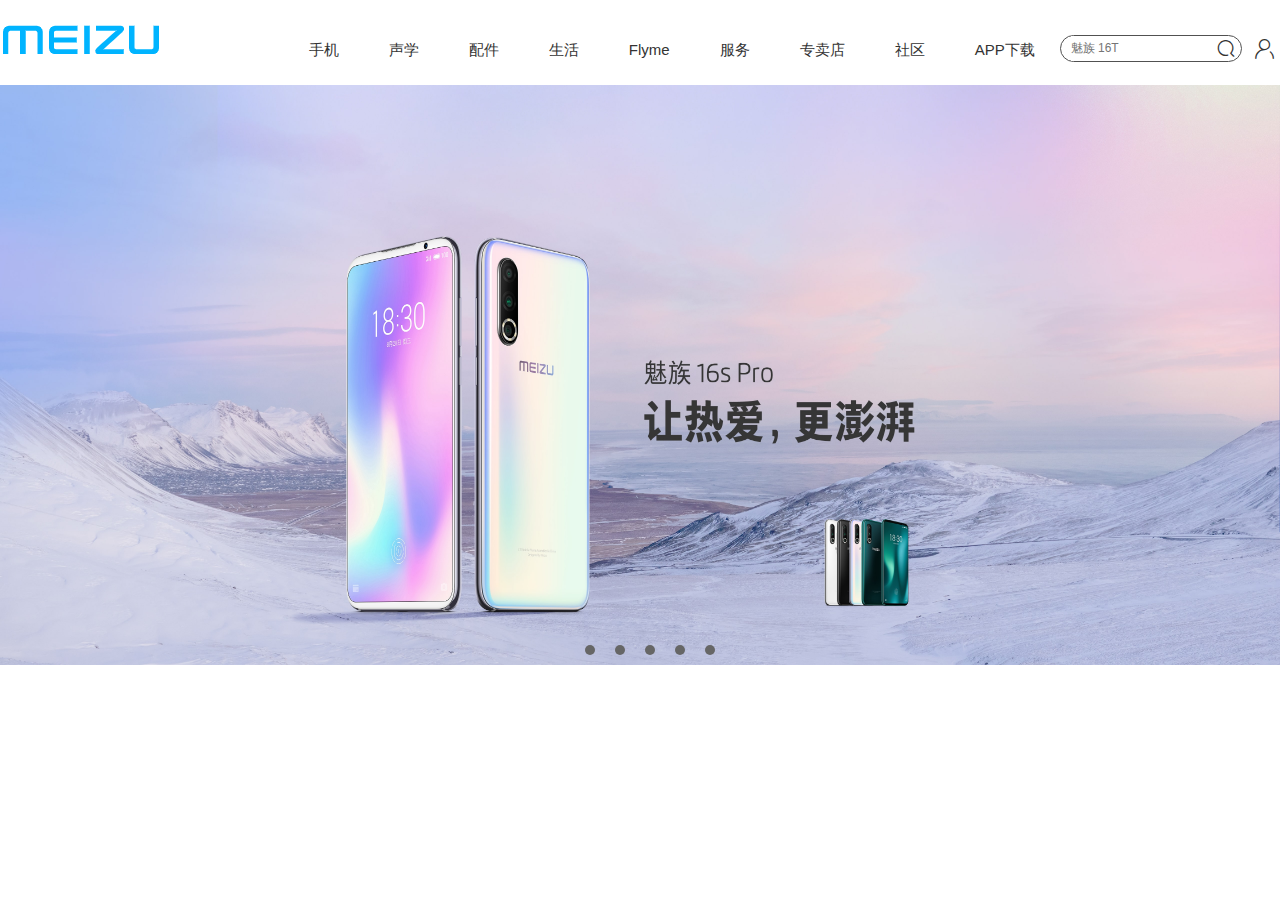
==== meizu.com/index.html @ 32734b78 "添加：魅族项目（仿）" ====
<!DOCTYPE html>
<html lang="en">
  <head>
    <meta charset="UTF-8" />
    <meta name="viewport" content="width=device-width, initial-scale=1.0" />
    <meta http-equiv="X-UA-Compatible" content="ie=edge" />
    <title>魅族官网服务支持,魅族服务中心</title>
    <link rel="shortcut icon" href="favicon.ico" type="image/x-icon" />
    <link rel="stylesheet" href="./css/index.css" />
    <link
      rel="stylesheet"
      href="./lib/reset/reset.css
    "
    />
    <link rel="stylesheet" href="./css/commen.css" />
  </head>
  <body>
    <div class="top-navigation-bar type-area clearfix">
      <a href="#"><img src="./img/logo.png" alt=""/></a>
      <div class="navigation-bar-right clearfix">
        <s>
          <a href="">
            <i class="iconfont">&#xe643; </i>
            <div class="search-user">
              <a href="#">立刻登录</a> <br />
              <a href="#">立刻注册</a> <br />
              <a href="#">我的订单</a> <br />
              <a href="#">M码通道</a>
            </div>
          </a>
        </s>

        <!-- <a href="" class="urse"
          ><img src="./img/icon-default-user_ef0354b.png" alt=""
        /></a> -->

        <a href="">
          <!-- <i class="iconfont "
            >&#xe63f;
            
          </i> -->
          <img src="./img/shopping-cart-gray_f0fb320.png" alt="" class="gwc" />
          <em>0</em>
        </a>
        <div class="search-box clearfix">
          <input type="text" placeholder="魅族 16T" />
          <i class="iconfont"><a href="">&#xe8b9;</a> </i>
        </div>
      </div>
      <div class="navigation-bar-left clearfix">
        <ul class="navigation-bar-text clearfix">
          <li class="one">
            <a href="phone.html" target="_blank"
              >手机
              <div class="phone">
                <span>
                  <img
                    src="./upload/Cgbj0V2upxqANyVFAAjApUYA58w668.png@240x240.jpg"
                    alt=""
                  />
                  <p>魅族16T</p>
                  <s>￥1999</s>
                </span>
                <span>
                  <img src="./upload/phone.jpg" alt="" />
                  <p>魅族 16s pro</p>
                  <s>￥2699</s>
                </span>
                <span>
                  <img src="./upload/phone01.jpg" alt="" />
                  <p>魅族 16Xs</p>
                  <s>￥1499</s>
                </span>
                <span>
                  <img src="./upload/phone03.jpg" alt="" />
                  <p>魅族16s</p>
                  <s>￥2699</s>
                </span>
                <span>
                  <img src="./upload/phone04.jpg" alt="" />
                  <p>魅族 Note9</p>
                  <s>￥1199</s>
                </span>
                <span>
                  <img src="./upload/phone06.jpg" alt="" />
                  <p>魅族 16th</p>
                  <s>￥1598</s>
                </span>
                <span>
                  <img src="./upload/phone05.jpg" alt="" />
                  <p>魅族 16 X</p>
                  <s>￥1098</s>
                </span>
                <span>
                  <img src="./upload/phone07.jpg" alt="" />
                  <p>魅族 X8</p>
                  <s>￥1298</s>
                </span>
              </div>
            </a>
          </li>

          <li class="sic">
            <a href="#"
              >声学
              <div class="music">
                <span>
                  <img src="./upload/music01.jpg" alt="" />
                  <p>魅族 HD60 头戴式蓝牙耳机</p>
                  <s>￥499</s>
                </span>
                <span>
                  <img src="./upload/music02.jpg" alt="" />
                  <p>MEIZU UR 高端定制耳机 预约</p>
                  <s>￥200</s>
                </span>
                <span>
                  <img src="./upload/music03.jpg" alt="" />
                  <p>魅族 EP3C 耳机</p>
                  <s>￥129</s>
                </span>
                <span>
                  <img src="./upload/music04.jpg" alt="" />
                  <p>魅族 HiFi 解码耳放 PRO</p>
                  <s>￥269</s>
                </span>
                <span>
                  <img src="./upload/music05.jpg" alt="" />
                  <p>魅族 POP2 真无线蓝牙耳机</p>
                  <s>￥399</s>
                </span>
                <span>
                  <img src="./upload/music06.jpg" alt="" />
                  <p>魅族 EP63NC 无线降噪耳机</p>
                  <s>￥499</s>
                </span>
                <span>
                  <img src="./upload/music07.jpg" alt="" />
                  <p>魅族 HIFI 解码耳放</p>
                  <s>￥169</s>
                </span>
                <span>
                  <img src="./upload/music08.jpg" alt="" />
                  <p>魅族 EP2C 耳机</p>
                  <s>￥129</s>
                </span>
              </div>
            </a>
          </li>

          <li class="ies">
            <a href="#"
              >配件
              <div class="accessories">
                <span>
                  <img src="./upload/accessories01.jpg" alt="" />
                  <p>魅族移动电源3</p>
                  <s>￥79</s>
                </span>
                <span>
                  <img src="./upload/accessories02.jpg" alt="" />
                  <p>魅族路由器 极速版</p>
                  <s>￥79</s> </span
                ><span>
                  <img src="./upload/accessories03.jpg" alt="" />
                  <p>快充电源适配器（UP0830S）</p>
                  <s>￥69</s> </span
                ><span>
                  <img src="./upload/accessories04.jpg" alt="" />
                  <p>魅族 16T 亲肤壳膜套装</p>
                  <s>￥39</s> </span
                ><span>
                  <img src="./upload/accessories05.jpg" alt="" />
                  <p>魅族 16s Pro 亲肤壳膜套装</p>
                  <s>￥39</s> </span
                ><span>
                  <img src="./upload/accessories06.jpg" alt="" />
                  <p>魅族 Type-C 金属数据线</p>
                  <s>￥39</s> </span
                ><span>
                  <img src="./upload/accessories07.jpg" alt="" />
                  <p>魅族 Micro USB 数据线</p>
                  <s>￥14</s>
                </span>
              </div>
            </a>
          </li>

          <li class="life">
            <a href="#"
              >生活
              <div class="live">
                <span>
                  <img
                    src="https://openfile.meizu.com/group1/M00/07/78/Cgbj0V2unKeALop5AAGkXjbP1nY517.png@240x240.jpg"
                    alt=""
                  />
                  <p>魅族防飞溅声波电动牙刷</p>
                  <s>￥299</s>
                </span>
                <span>
                  <img
                    src="https://openfile.meizu.com/group1/M00/07/7C/Cgbj0V2vva6AOk-vAAuUyJ3QsAo839.png@240x240.jpg"
                    alt=""
                  />
                  <p>Pandaer 魔术师帽衫</p>
                  <s>￥399</s> </span
                ><span>
                  <img
                    src="https://openfile.meizu.com/group1/M00/07/66/Cgbj0F2vvquAVavcAA456-P1T2s829.png@240x240.jpg"
                    alt=""
                  />
                  <p>Flyme 8 暗夜流光卫衣）</p>
                  <s>￥269</s> </span
                ><span>
                  <img
                    src="https://openfile.meizu.com/group1/M00/07/63/Cgbj0V1l2T6AK4g2AAV30_p6ODA499.png@240x240.jpg"
                    alt=""
                  />
                  <p>Lifeme 梨木伞</p>
                  <s>￥499</s> </span
                ><span>
                  <img
                    src="https://openfile.meizu.com/group1/M00/07/66/Cgbj0V1mIcGAfsr1AAyHfC16kLQ799.png@240x240.jpg"
                    alt=""
                  />
                  <p>Pandaer readnap T恤</p>
                  <s>￥199</s> </span
                ><span>
                  <img
                    src="https://openfile.meizu.com/group1/M00/07/28/Cgbj0Vy9J36ARuB2AAVQph9X9vs749.png@240x240.jpg"
                    alt=""
                  />
                  <p>魅族极简都市双肩包</p>
                  <s>￥179</s> </span
                ><span>
                  <img
                    src="https://openfile.meizu.com/group1/M00/07/64/Cgbj0F2uuMGAVBuVAAKVcASyB8M045.png@240x240.jpg"
                    alt=""
                  />
                  <p>魅族声波电动牙刷刷头</p>
                  <s>￥59</s>
                </span>
              </div>
            </a>
          </li>

          <li><a href="#">Flyme</a></li>
          <li><a href="#">服务</a></li>
          <li><a href="#">专卖店</a></li>
          <li><a href="#">社区</a></li>
          <li class="app">
            <a href="#"
              >APP下载
              <div class="phone-app">
                <img
                  src="./img/935524fa-9d0b-420b-a485-105974823f40.jpg"
                  alt=""
                />
              </div>
            </a>
          </li>
        </ul>
      </div>
    </div>
    <!-- <div class="phone-app">
      <img src="./img/935524fa-9d0b-420b-a485-105974823f40.jpg" alt="" />
    </div> -->
    <div class="skeleton-map">
      <ul class="clearfix">
        <li class="c"><a href=""></a></li>
        <li><a href=""></a></li>
        <li><a href=""></a></li>
        <li><a href=""></a></li>
        <li><a href=""></a></li>
      </ul>
    </div>
  </body>
</html>
---- meizu.com/css/index.css ----
.top-navigation-bar {
  height: 85px;
  width: 2000px;
  line-height: 100px;
}
.navigation-bar-left {
  float: right;
  color: #515151;
  /* display: none; */
}
.navigation-bar-left li {
  float: left;
  font-size: 15px;
  font-weight: 300;
  margin: 0 25px;
}
.navigation-bar-left li:hover a {
  color: #00c3f5;
}
.navigation-bar-left li:hover a > div {
  color: #333333;
}
.navigation-bar-right {
  float: right;
  position: relative;
  /* display: none; */
}
.navigation-bar-right .gwc {
  position: relative;
  top: 3px;
  right: 0;
}
.navigation-bar-right i {
  font-size: 25px;
  margin: 0 5px;
  position: relative;
}
.navigation-bar-right em {
  position: absolute;
  float: right;
  top: 32px;
  right: -1px;
  font-size: 12px;
  width: 10px;
  height: 15px;
  padding-left: 2px;
  background-color: red;
  border-radius: 50%;
  line-height: 14px;
  color: #fff;
}
.navigation-bar-right .search-box {
  margin-top: 35px;
  float: left;
  width: 180px;
  height: 25px;
  border: 1px solid #515151;
  position: relative;
  border-radius: 20px;
  margin-right: 5px;
}
.navigation-bar-right .search-box input {
  float: left;
  border: none;
  color: #999999;
  line-height: 25px;
  margin-left: 10px;
}
.navigation-bar-right .search-box > i {
  float: right;
  position: absolute;
  top: -37px;
  right: 0;
  height: 0;
  font-size: 20px;
}
/* .navigation-bar-right > .urse {
  background-color: #000;
} */
.skeleton-map {
  position: relative;
  width: 100%;
  height: 580px;
  background-image: url(../upload/broken-banner-b.jpg);
  /* background-size: contain; */
  background-repeat: no-repeat;
  /* background-position: 10px 20px; */
  background-size: 100% 580px;
}
/* .navigation-bar-right {
  position: relative;
} */
/* .navigation-bar-right a {
  display: block;
} */
.search-user {
  position: absolute;
  top: 74px;
  left: 168px;
  line-height: 25px;
  background-color: #fff;
  padding: 13px;
  box-shadow: 0 0 2px #ccc;
  display: none;
  z-index: 1;
}
.search-user a:hover {
  color: #00b4ff;
}
.navigation-bar-right s {
  display: inline-block;
}
.navigation-bar-right s:hover .search-user {
  display: block;
}
.phone-app {
  position: absolute;
  top: 85px;
  left: 0px;
  border-top: 1px solid #000;
  /* width: 100%; */
  height: 325px;
  background-color: #fff;
  padding: 10px 0;
  display: none;
  width: 100%;
  text-align: center;
}
.phone-app img {
  /* width: 1000px; */
  width: 1315px;
}
.navigation-bar-text .app:hover .phone-app {
  display: block;
  z-index: 1;
}
/* .navigation-bar-text .app:hover.phone-app {
  display: block;
} */
.navigation-bar-text .phone,
.navigation-bar-text .music,
.accessories,
.live {
  position: absolute;
  top: 85px;
  left: 0;
  width: 100%;
  height: 170px;
  text-align: center;
  border-top: 1px solid #000;
  line-height: 1;
  background-color: #fff;
  padding-left: 130px;
  box-sizing: border-box;
  display: none;
  z-index: 1;
}
.navigation-bar-text .phone img,
.navigation-bar-text .music img,
.accessories img,
.live img {
  width: 115px;
  height: 116px;
}
.navigation-bar-text .phone p,
.navigation-bar-text .music p,
.accessories p,
.live p {
  line-height: 20px;
  font-size: 12px;
  /* width: 120px; */
  /* white-space: nowrap; */
}
.navigation-bar-text .phone s,
.navigation-bar-text .music s,
.accessories s,
.live s {
  font-size: 12px;
}

.navigation-bar-text .phone span,
.navigation-bar-text .music span,
.accessories span,
.live span {
  /* width: 170px; */
  float: left;
  margin-left: 35px;
  /* margin: 0 auto; */
}

/* .navigation-bar-text .one:hover .phone {
  display: block;
} */
.navigation-bar-text .one:hover .phone {
  display: block;
  z-index: 1;
}
.navigation-bar-text .sic:hover .music {
  display: block;
  z-index: 1;
}
.navigation-bar-text .ies:hover .accessories {
  display: block;
  z-index: 1;
}
.navigation-bar-text .life:hover .live {
  display: block;
  z-index: 1;
}
.skeleton-map ul {
  position: absolute;
  bottom: 10px;
  left: 50%;
  margin-left: -75px;
}
.skeleton-map li {
  float: left;
}
.skeleton-map li a {
  display: block;
  width: 10px;
  height: 10px;
  background-color: #666666;
  border-radius: 50%;
  margin-left: 20px;
}
.skeleton-map li a:hover {
  background-color: transparent;
  border: 1px solid #fff;
  box-sizing: border-box;
}
---- meizu.com/css/commen.css ----
.type-area {
  margin: 0 auto;
  width: 1315px;
}
@font-face {
  font-family: "iconfont";
  src: url("../fonts/iconfont.eot?t=1573987189807"); /* IE9 */
  src: url("../fonts/iconfont.eot?t=1573987189807#iefix")
      format("embedded-opentype"),
    /* IE6-IE8 */
      url("[data-uri]")
      format("woff2"),
    url("../fonts/iconfont.woff?t=1573987189807") format("woff"),
    url("../fonts/iconfont.ttf?t=1573987189807") format("truetype"),
    /* chrome, firefox, opera, Safari, Android, iOS 4.2+ */
      url("../fonts/iconfont.svg?t=1573987189807#iconfont") format("svg"); /* iOS 4.1- */
}

.iconfont {
  font-family: "iconfont" !important;
  font-size: 16px;
  font-style: normal;
  -webkit-font-smoothing: antialiased;
  -moz-osx-font-smoothing: grayscale;
}

.icon-ren:before {
  content: "\e643";
}

.icon-gouwuche:before {
  content: "\e63f";
}

.icon-sousuo:before {
  content: "\e8b9";
}

/* 清除浮动 */
.clearfix:before,
.clearfix:after {
  content: "";
  display: table;
}
.clearfix:after {
  clear: both;
}
.clearfix {
  *zoom: 1;
}

/* 顶部 */
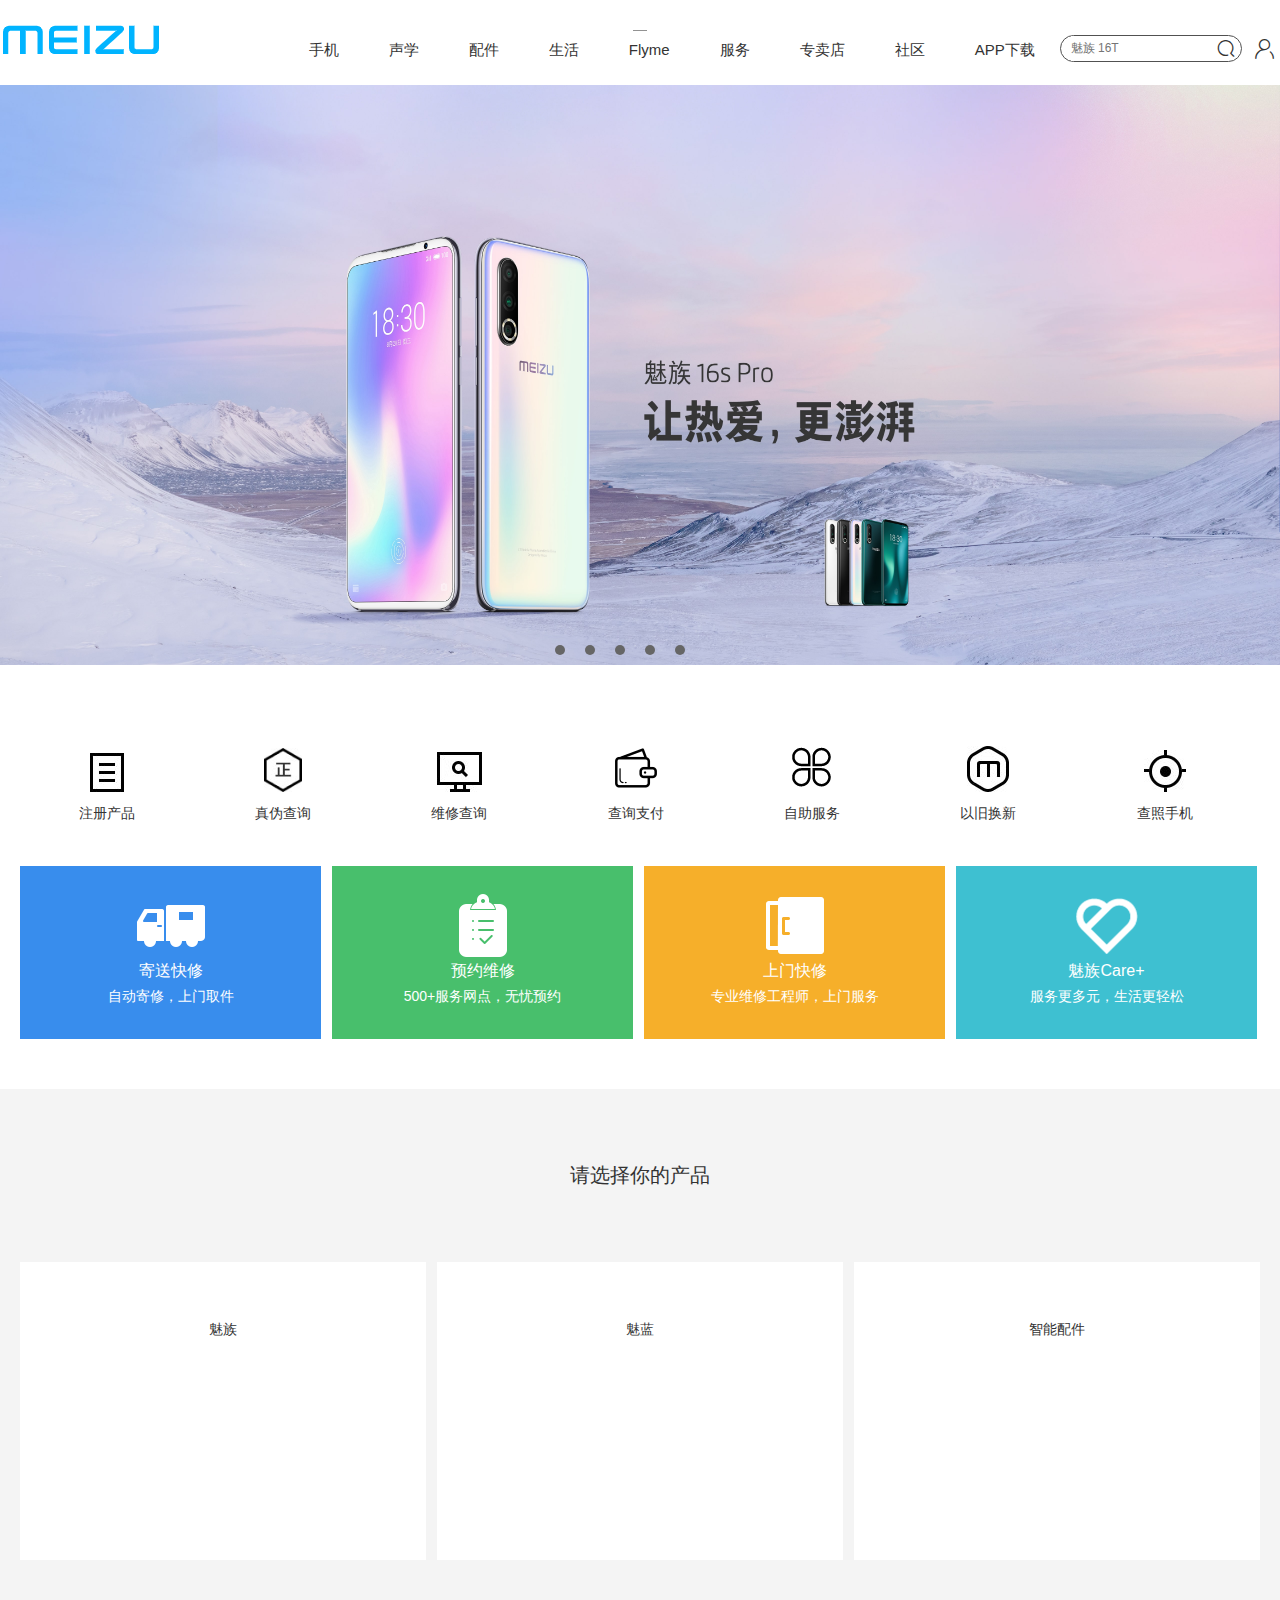
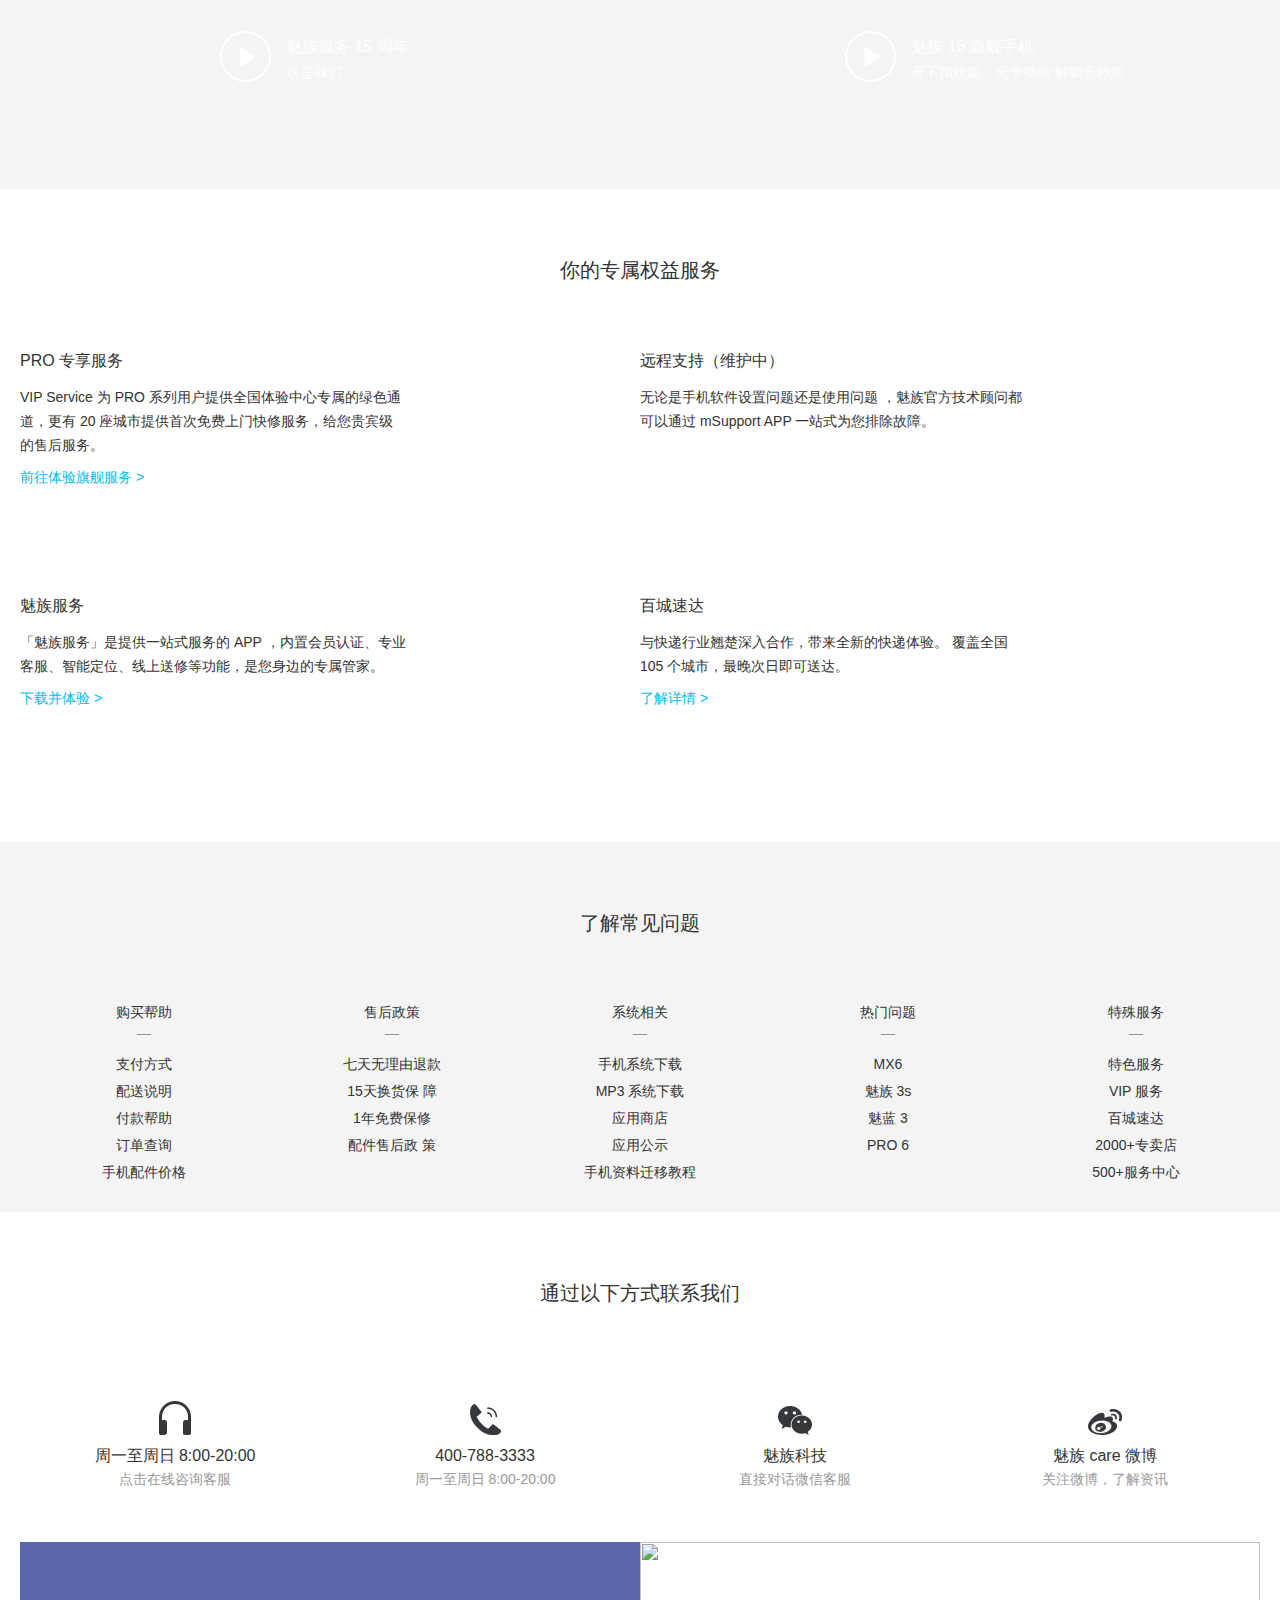
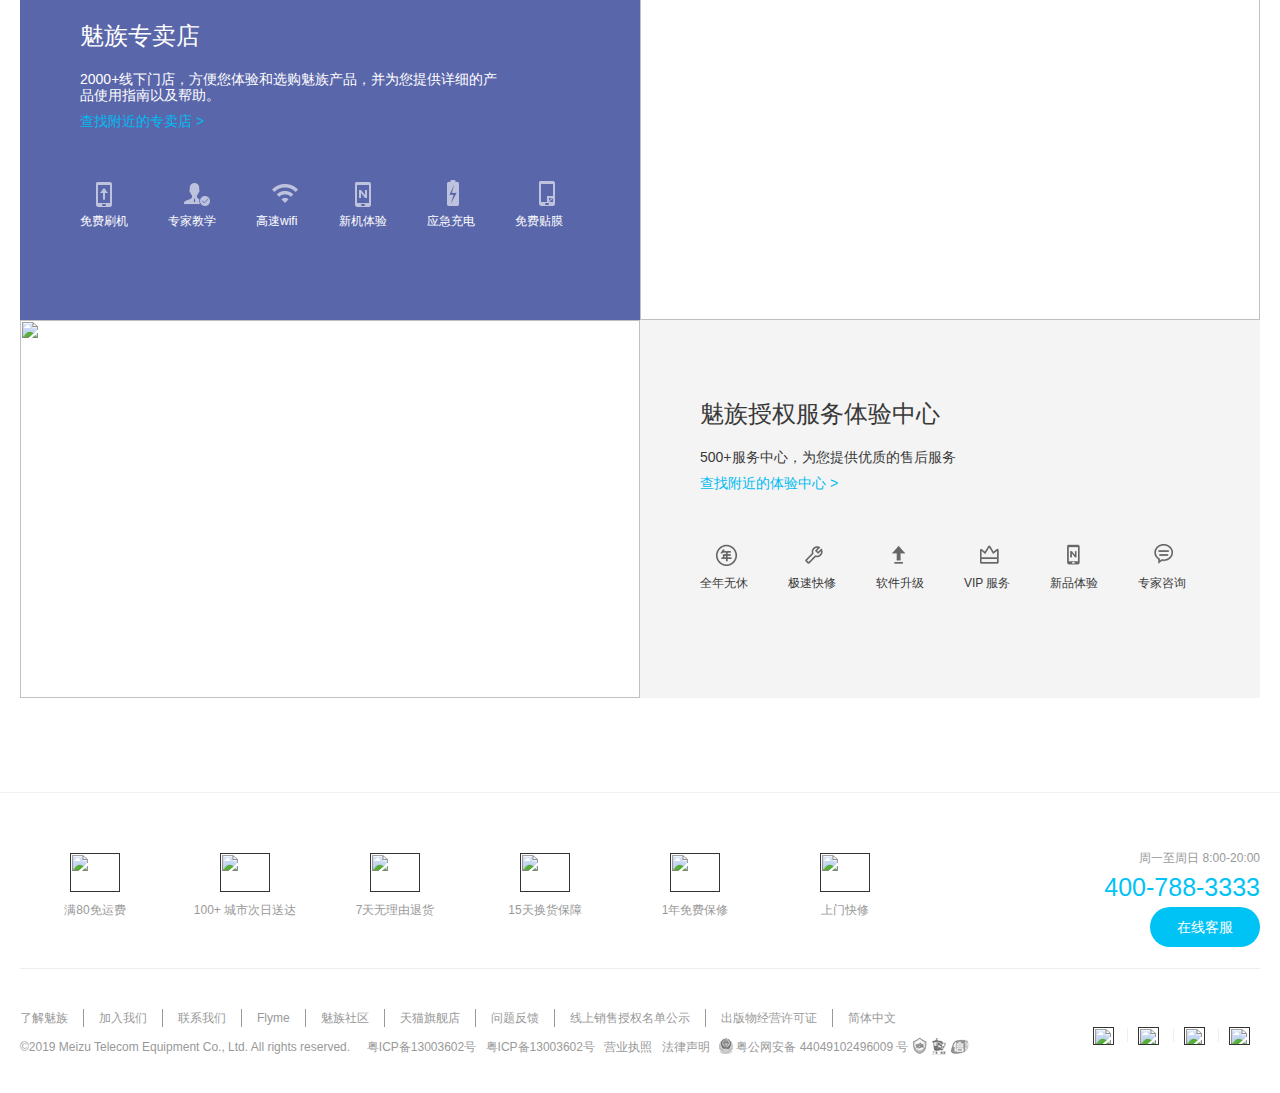
==== commit e7e5da52: "修改：魅族首页完成（仿）" ====
--- a/meizu.com/index.html
+++ b/meizu.com/index.html
@@ -246,7 +246,7 @@
           </li>
 
           <li><a href="#">Flyme</a></li>
-          <li><a href="#">服务</a></li>
+          <li><a href="index.html" target="_block">服务</a></li>
           <li><a href="#">专卖店</a></li>
           <li><a href="#">社区</a></li>
           <li class="app">
@@ -269,11 +269,522 @@
     <div class="skeleton-map">
       <ul class="clearfix">
         <li class="c"><a href=""></a></li>
-        <li><a href=""></a></li>
-        <li><a href=""></a></li>
-        <li><a href=""></a></li>
-        <li><a href=""></a></li>
+        <li>
+          <a href="">
+            <img src="./upload/Snipaste_2019-12-03_23-51-31.png" alt="" />
+            <!-- <i></i> -->
+          </a>
+        </li>
+        <li>
+          <a href="">
+            <img src="./upload/Snipaste_2019-12-03_23-57-08.png" alt="" />
+          </a>
+        </li>
+        <li>
+          <a href="">
+            <img
+              src="https://openfile.meizu.com/group1/M00/06/FC/Cgbj0VwtxauAVlkCAAYhVG8_xNU996.jpg"
+              alt=""
+            />
+          </a>
+        </li>
+        <li>
+          <a href="">
+            <img
+              src="https://fms.res.meizu.com/dms/2019/11/01/fd2df897-b2ce-4c9a-a4f3-115a087c6f87.jpg"
+              alt=""
+            />
+          </a>
+        </li>
       </ul>
     </div>
+    <div class="serve">
+      <div class="container">
+        <a class="serve-content">
+          <img src="./img/下载.jpg" alt="" />
+          <p>注册产品</p>
+        </a>
+        <a class="serve-content">
+          <img src="./img/下载 (1).jpg" alt="" class="true" />
+          <p>真伪查询</p>
+        </a>
+        <a class="serve-content">
+          <img src="./img/下载 (2).jpg" alt="" />
+          <p>维修查询</p>
+        </a>
+        <a class="serve-content">
+          <img src="./img/下载.png" alt="" />
+          <p>查询支付</p>
+        </a>
+        <a class="serve-content">
+          <img src="./img/下载 (1).png" alt="" />
+          <p>自助服务</p>
+        </a>
+        <a class="serve-content">
+          <img src="./img/下载 (3).jpg" alt="" />
+          <p>以旧换新</p>
+        </a>
+        <a class="serve-content">
+          <img src="./img/下载 (4).jpg" alt="" />
+          <p>查照手机</p>
+        </a>
+      </div>
+    </div>
+    <div class="maintain">
+      <div class="container">
+        <a href="">
+          <img src="./img/service-icon01_18d18ef.png" alt="" />
+          <h3>寄送快修</h3>
+          <p>自动寄修，上门取件</p>
+        </a>
+        <a href="" class="maintain-order">
+          <img src="./img/service-icon02_903d6fb.png" alt="" />
+          <h3>预约维修</h3>
+          <p>500+服务网点，无忧预约</p>
+        </a>
+        <a href="" class="maintain-visit">
+          <img src="./img/service-icon03_7439a68.png" alt="" />
+          <h3>上门快修</h3>
+          <p>专业维修工程师，上门服务</p>
+        </a>
+        <a href="" class="maintain-care">
+          <img src="./img/service-icon04_5aa454f.png" alt="" />
+          <h3>魅族Care+</h3>
+          <p>服务更多元，生活更轻松</p>
+        </a>
+      </div>
+    </div>
+    <div class="product">
+      <div class="container clearfix">
+        <h3>请选择你的产品</h3>
+        <span class="product-meizu">
+          <a href="">
+            <img
+              src="http://care.res.meizu.com/static/cn/index/images/meizu_511a115.jpg"
+              alt=""
+            />
+            <p>魅族</p>
+          </a>
+        </span>
+        <span class="product-noblue">
+          <a href="">
+            <img
+              src="http://care.res.meizu.com/static/cn/index/images/meilan_ea9159c.jpg"
+              alt=""
+            />
+            <p>魅蓝</p>
+          </a>
+        </span>
+        <span class="product-parts">
+          <a href="">
+            <img
+              src="http://care.res.meizu.com/static/cn/index/images/accessory_ee4a951.jpg"
+              alt=""
+            />
+            <p>智能配件</p>
+          </a>
+        </span>
+        <a
+          href="https://cimg2.res.meizu.com/care/201803/video_care.mp4"
+          target="_block"
+          class="product-video-left"
+        >
+          <img
+            src="[data-uri]"
+            alt=""
+          />
+
+          <span>
+            <h3>魅族服务 15 周年</h3>
+            <p>这是我们</p>
+          </span>
+        </a>
+        <a
+          href="https://care.res.meizu.com/video/屏下指纹篇-20.mp4"
+          target="_block"
+          class="product-video-right"
+        >
+          <img
+            src="[data-uri]"
+            alt=""
+          />
+
+          <span>
+            <h3>魅族 16 旗舰手机</h3>
+            <p>屏下指纹篇：光学驱动 解锁毫秒间</p>
+          </span>
+        </a>
+      </div>
+    </div>
+    <div class="equity">
+      <div class="container">
+        <h3>你的专属权益服务</h3>
+        <ul class="clearfix">
+          <li class="clearfix">
+            <img
+              src="http://care.res.meizu.com/static/cn/index/images/proico_8eb5987.jpg"
+              alt=""
+            />
+            <div class="equity-text clearfix">
+              <h3>PRO 专享服务</h3>
+              <span
+                >VIP Service 为 PRO 系列用户提供全国体验中心专属的绿色通道，更有
+                20 座城市提供首次免费上门快修服务，给您贵宾级的售后服务。</span
+              >
+              <a href="">前往体验旗舰服务 &gt; </a>
+            </div>
+          </li>
+          <li class="clearfix">
+            <img
+              src="http://care.res.meizu.com/static/cn/index/images/supportico_60ca81e.jpg"
+              alt=""
+            />
+            <div class="equity-text clearfix">
+              <h3>远程支持（维护中）</h3>
+              <span
+                >无论是手机软件设置问题还是使用问题 ，魅族官方技术顾问都可以通过
+                mSupport APP 一站式为您排除故障。</span
+              >
+              <!-- <a href="">前往体验旗舰服务 &gt; </a> -->
+            </div>
+          </li>
+          <li class="clearfix">
+            <img
+              src="http://care.res.meizu.com/static/cn/index/images/careico_fc310cb.jpg"
+              alt=""
+            />
+            <div class="equity-text clearfix">
+              <h3>魅族服务</h3>
+              <span
+                >「魅族服务」是提供一站式服务的 APP
+                ，内置会员认证、专业客服、智能定位、线上送修等功能，是您身边的专属管家。</span
+              >
+              <a href="">下载并体验 &gt; </a>
+            </div>
+          </li>
+          <li class="clearfix">
+            <img
+              src="http://care.res.meizu.com/static/cn/index/images/quickico_d07bd00.jpg"
+              alt=""
+            />
+            <div class="equity-text clearfix">
+              <h3>百城速达</h3>
+              <span
+                >与快递行业翘楚深入合作，带来全新的快递体验。 覆盖全国 105
+                个城市，最晚次日即可送达。</span
+              >
+              <a href="">了解详情 &gt; </a>
+            </div>
+          </li>
+        </ul>
+      </div>
+    </div>
+    <div class="faq">
+      <div class="container">
+        <h3>了解常见问题</h3>
+        <span class="faq-content">
+          <a href="">购买帮助</a>
+          <ul>
+            <li><a href="">支付方式</a></li>
+            <li><a href="">配送说明</a></li>
+            <li><a href="">付款帮助</a></li>
+            <li><a href="">订单查询</a></li>
+            <li><a href="">手机配件价格</a></li>
+          </ul>
+        </span>
+        <span class="faq-content">
+          <a href="">售后政策</a>
+          <ul>
+            <li><a href="">七天无理由退款</a></li>
+            <li><a href="">15天换货保 障</a></li>
+            <li><a href="">1年免费保修</a></li>
+            <li><a href="">配件售后政 策</a></li>
+          </ul>
+        </span>
+        <span class="faq-content">
+          <a href="">系统相关</a>
+          <ul>
+            <li><a href="">手机系统下载 </a></li>
+            <li><a href="">MP3 系统下载 </a></li>
+            <li><a href="">应用商店 </a></li>
+            <li><a href="">应用公示 </a></li>
+            <li><a href="">手机资料迁移教程</a></li>
+          </ul>
+        </span>
+        <span class="faq-content">
+          <a href="">热门问题</a>
+          <ul>
+            <li><a href="">MX6 </a></li>
+            <li><a href="">魅族 3s</a></li>
+            <li><a href="">魅蓝 3 </a></li>
+            <li><a href="">PRO 6 </a></li>
+          </ul>
+        </span>
+        <span class="faq-content">
+          <a href="">特殊服务</a>
+          <ul>
+            <li><a href="">特色服务 </a></li>
+            <li><a href="">VIP 服务 </a></li>
+            <li><a href="">百城速达 </a></li>
+            <li><a href="">2000+专卖店 </a></li>
+            <li><a href="">500+服务中心</a></li>
+          </ul>
+        </span>
+      </div>
+    </div>
+    <div class="relation">
+      <div class="container">
+        <h3>通过以下方式联系我们</h3>
+        <a href="" class="relation-way">
+          <img
+            src="[data-uri]"
+            alt=""
+          />
+          <p>周一至周日 8:00-20:00</p>
+          <s>点击在线咨询客服</s>
+        </a>
+        <a href="" class="relation-way">
+          <img
+            src="[data-uri]"
+            alt=""
+          />
+          <p>400-788-3333</p>
+          <s>周一至周日 8:00-20:00</s>
+        </a>
+        <a href="" class="relation-way">
+          <img
+            src="[data-uri]"
+            alt=""
+          />
+          <p>魅族科技</p>
+          <s>直接对话微信客服</s>
+          <img src="http://care.res.meizu.com/static/cn/index/images/wxcode_1609fc5.jpg" alt="" 
+          class="relation-way-xcx">
+        </a>
+        <a href="" class="relation-way">
+          <img
+            src="[data-uri]"
+            alt=""
+          />
+          <p>魅族 care 微博</p>
+          <s>关注微博，了解资讯</s>
+        </a>
+      </div>
+    </div>
+    <div class="physical-store">
+      <div class="container">
+        <div class="physical-store-box">
+          <h3>魅族专卖店</h3>
+          <p>
+            2000+线下门店，方便您体验和选购魅族产品，并为您提供详细的产品使用指南以及帮助。
+          </p>
+          <a href="">查找附近的专卖店 &gt; </a>
+          <ul class="physical-store-box-function">
+            <li>
+              <span></span>
+              <em>免费刷机</em>
+            </li>
+            <li class="two">
+              <span></span>
+              <em>专家教学</em>
+            </li>
+            <li class="there">
+              <span></span>
+              <em>高速wifi</em>
+            </li>
+            <li class="four">
+              <span></span>
+              <em>新机体验</em>
+            </li>
+            <li class="six">
+              <span></span>
+              <em>应急充电</em>
+            </li>
+            <li class="seven">
+              <span></span>
+              <em>免费贴膜</em>
+            </li>
+          </ul>
+        </div>
+        <div class="physical-store-img">
+          <img
+            src="http://care.res.meizu.com/static/cn/index/images/boutique1_56a48f3.png"
+            alt=""
+          />
+        </div>
+        <div class="physical-store-img">
+          <img
+            src="http://care.res.meizu.com/static/cn/index/images/boutique2_9660cfc.png"
+            alt=""
+          />
+        </div>
+        <div class="physical-store-box-right">
+          <h3>魅族授权服务体验中心</h3>
+          <p>
+            500+服务中心，为您提供优质的售后服务
+          </p>
+          <a href="">查找附近的体验中心 &gt; </a>
+          <ul class="physical-store-box-function">
+            <li class="one">
+              <span></span>
+              <em>全年无休</em>
+            </li>
+            <li class="two">
+              <span></span>
+              <em>极速快修</em>
+            </li>
+            <li class="there">
+              <span></span>
+              <em>软件升级</em>
+            </li>
+            <li class="four">
+              <span></span>
+              <em>VIP 服务</em>
+            </li>
+            <li class="six">
+              <span></span>
+              <em>新品体验</em>
+            </li>
+            <li class="seven">
+              <span></span>
+              <em>专家咨询</em>
+            </li>
+          </ul>
+        </div>
+      </div>
+    </div>
+    <div class="footer">
+        <div class="container">
+          <div class="footer-top clearfix">
+            <div class="footer-top-left">
+              <a href="">
+                <img
+                  src="https://fms.res.meizu.com/dms/2018/07/13/2c69bf7c-2d29-4fd4-852e-0aa497f36f51.png"
+                  alt=""
+                />
+                <p>满80免运费</p>
+              </a>
+              <a href="">
+                <img
+                  src="https://fms.res.meizu.com/dms/2018/07/13/d28eac8b-b915-49dc-9dbd-80884a07d44f.png"
+                  alt=""
+                />
+                <p>100+ 城市次日送达</p>
+              </a>
+              <a href="">
+                <img
+                  src="https://fms.res.meizu.com/dms/2018/07/13/b21f3e65-f7f4-4693-914c-c070faf96770.png"
+                  alt=""
+                />
+                <p>7天无理由退货</p>
+              </a>
+              <a href="">
+                <img
+                  src="https://fms.res.meizu.com/dms/2018/07/13/1998f0da-a439-4e07-9736-e6a1c39fb0ae.png"
+                  alt=""
+                />
+                <p>15天换货保障</p>
+              </a>
+              <a href="">
+                <img
+                  src="https://fms.res.meizu.com/dms/2018/07/13/420825c1-4763-436d-b3e1-721651ccc70c.png"
+                  alt=""
+                />
+                <p>1年免费保修</p>
+              </a>
+              <a href="">
+                <img
+                  src="https://fms.res.meizu.com/dms/2018/07/13/1c5cfeff-1b35-499e-bc2a-1fd29305be69.png"
+                  alt=""
+                />
+                <p>上门快修</p>
+              </a>
+            </div>
+            <div class="footer-top-right">
+              <p>周一至周日 8:00-20:00</p>
+              <h3>400-788-3333</h3>
+              <div><a href="">在线客服</a></div>
+            </div>
+          </div>
+          <div class="footer-bottom clearfix">
+            <ul class="clearfix">
+              <li><a href="">了解魅族</a></li>
+              <li><a href="">加入我们</a></li>
+              <li><a href="">联系我们</a></li>
+              <li><a href="">Flyme</a></li>
+              <li><a href="">魅族社区</a></li>
+              <li><a href="">天猫旗舰店</a></li>
+              <li><a href="">问题反馈</a></li>
+              <li><a href="">线上销售授权名单公示</a></li>
+              <li><a href="">出版物经营许可证</a></li>
+              <li><a href="">简体中文</a></li>
+            </ul>
+            <div class="footer-bottom-left">
+              ©2019 Meizu Telecom Equipment Co., Ltd. All rights
+              reserved.&nbsp;&nbsp;&nbsp;&nbsp;
+              <a href="">粤ICP备13003602号</a>
+              <a href="">粤ICP备13003602号</a>
+              <a href="">营业执照</a>
+              <a href="">法律声明</a>
+              <span>
+                <img
+                  src="[data-uri]"
+                  alt=""
+                  class="cop"
+                />
+                粤公网安备 44049102496009 号
+                <img
+                  src="[data-uri]"
+                  alt=""
+                />
+                <img
+                  src="[data-uri]"
+                  alt=""
+                />
+                <img
+                  src="[data-uri]"
+                  alt=""
+                />
+              </span>
+            </div>
+            <div class="footer-bottom-righr">
+              <a href="">
+                <img
+                  src="https://fms.res.meizu.com/dms/2019/01/07/3b085af8-a47b-453c-b147-a4b352fb3a14.png"
+                  alt=""
+                />
+              </a>
+              <img
+                src="https://fms.res.meizu.com/dms/2019/01/07/26b50023-fde7-4f23-ae32-3aa39585f4c4.png"
+                alt=""
+                class="xcx"
+              />
+              <a href="" class="wechat">
+                <img
+                  src="https://fms.res.meizu.com/dms/2019/01/07/58e3e041-5543-4414-aaf1-d8e1fd539af6.png"
+                  alt=""
+                />
+              </a>
+              <img
+                src="https://fms.res.meizu.com/dms/2019/01/07/33474117-9a2d-455d-a8ff-997355238400.jpg"
+                alt=""
+                class="shop"
+              />
+              <a href="">
+                <img
+                  src="https://fms.res.meizu.com/dms/2019/01/07/52cba4a4-b3a6-4522-9883-d3a918e7d4a9.png"
+                  alt=""
+                />
+              </a>
+              <a href="">
+                <img
+                  src="https://fms.res.meizu.com/dms/2019/01/07/bcccf9d2-e0e5-441b-b4a3-f78c12bc3933.png"
+                  alt=""
+                />
+              </a>
+            </div>
+          </div>
+        </div>
+      </div>
   </body>
 </html>
--- a/meizu.com/css/index.css
+++ b/meizu.com/css/index.css
@@ -210,11 +210,16 @@
 .skeleton-map ul {
   position: absolute;
   bottom: 10px;
+  /* bottom: -22px; */
   left: 50%;
-  margin-left: -75px;
+  margin-left: -125px;
+  z-index: 6;
 }
 .skeleton-map li {
   float: left;
+  width: 10px;
+  height: 10px;
+  margin-left: 20px;
 }
 .skeleton-map li a {
   display: block;
@@ -229,3 +234,501 @@
   border: 1px solid #fff;
   box-sizing: border-box;
 }
+.skeleton-map img {
+  position: absolute;
+  top: -560px;
+  /* top: -590px; */
+  left: -654px;
+  height: 580px;
+  /* z-index: 1; */
+  display: none;
+
+  width: 1538px;
+}
+.skeleton-map li:hover img {
+  display: block;
+}
+.serve-content {
+  display: inline-block;
+  width: 81px;
+  height: 89px;
+  /* background-color: pink; */
+  text-align: center;
+  padding-top: 6px;
+  box-sizing: border-box;
+  /* margin-top: 70px; */
+  margin: 70px 46px 0;
+}
+
+.serve-content p {
+  margin-top: 10px;
+  color: #333333;
+  font-size: 14px;
+}
+.serve-content .true {
+  width: 38px;
+  height: 44px;
+}
+.maintain {
+  font-size: 0;
+}
+.maintain a {
+  display: inline-block;
+  width: 301px;
+  height: 173px;
+  background-color: #388ded;
+  text-align: center;
+  padding-top: 24px;
+  box-sizing: border-box;
+  margin-top: 30px;
+  margin-right: 11px;
+  margin-bottom: 50px;
+}
+.maintain h3 {
+  font-size: 16px;
+  color: #fff;
+  font-weight: 400;
+}
+.maintain p {
+  line-height: 32px;
+  font-size: 14px;
+  color: #fff;
+}
+.maintain .maintain-order {
+  background-color: #48bf6c;
+}
+.maintain .maintain-visit {
+  background-color: #f6af2a;
+}
+.maintain .maintain-care {
+  background-color: #3ec0d1;
+  margin-right: 0;
+}
+.product {
+  height: 700px;
+  background-color: #f4f4f4;
+  text-align: center;
+  overflow: hidden;
+  font-size: 0;
+}
+.product h3 {
+  font-size: 20px;
+  color: #333333;
+  font-weight: 400;
+  margin: 75px 0;
+}
+.product-meizu,
+.product-noblue,
+.product-parts {
+  display: inline-block;
+  width: 406px;
+  height: 298px;
+  background-color: #fff;
+  margin-left: 11px;
+  overflow: hidden;
+}
+.product .product-meizu {
+  margin-left: 0;
+}
+.product-meizu img,
+.product-noblue img,
+.product-parts img {
+  position: relative;
+  top: 0;
+  margin-top: 34px;
+  transition: all 0.5s;
+}
+.product-meizu p,
+.product-noblue p,
+.product-parts p {
+  margin-top: 26px;
+  color: #333;
+  font-size: 14px;
+}
+.product a:hover img {
+  top: -10px;
+}
+.product-video-left,
+.product-video-right {
+  float: left;
+  width: 615px;
+  height: 158px;
+  background-image: url(http://care.res.meizu.com/static/cn/index/images/video1_88e4b85.jpg);
+  padding-top: 53px;
+  box-sizing: border-box;
+  margin-top: 18px;
+}
+.product-video-left img,
+.product-video-right img {
+  float: left;
+  margin-left: 200px;
+}
+.product-video-left h3,
+.product-video-right h3 {
+  margin: 0;
+  color: #fff;
+  font-size: 16px;
+}
+.product-video-left p,
+.product-video-right p {
+  color: #000;
+  font-size: 14px;
+  color: #fff;
+  line-height: 32px;
+}
+.product-video-left > span,
+.product-video-right > span {
+  float: left;
+  text-align: left;
+  margin-left: 15px;
+  margin-top: 7px;
+}
+.product-video-right {
+  background-image: url(https://fms.res.meizu.com/dms/2018/11/05/ec6582d8-6cba-4906-8531-540bd1787b62.jpg);
+  margin-left: 10px;
+}
+.equity {
+  /* height: 700px; */
+  text-align: center;
+}
+.equity h3 {
+  padding: 70px 0;
+  font-size: 20px;
+  font-weight: 400;
+  color: #333333;
+}
+.equity li {
+  float: left;
+  width: 620px;
+  height: 245px;
+  /* background-color: pink; */
+}
+.equity li img {
+  float: left;
+  margin-right: 46px;
+}
+.equity-text {
+  float: left;
+}
+.equity-text h3 {
+  padding: 0;
+  text-align: left;
+  font-size: 16px;
+  margin-bottom: 15px;
+}
+.equity-text span {
+  display: block;
+  line-height: 24px;
+  font-size: 14px;
+  width: 387px;
+  text-align: left;
+  margin-bottom: 13px;
+}
+.equity-text a {
+  float: left;
+  color: #00bbf2;
+  font-size: 14px;
+}
+.equity-text a:hover {
+  color: #00bbf2;
+}
+.faq {
+  height: 370px;
+  background-color: #f4f4f4;
+  text-align: center;
+}
+.faq h3 {
+  font-size: 20px;
+  font-weight: 400;
+  color: #333333;
+  padding: 70px 0;
+}
+.faq-content {
+  float: left;
+  width: 248px;
+}
+.faq-content > a {
+  font-size: 14px;
+  color: #333333;
+  position: relative;
+}
+.faq-content a:before {
+  content: "";
+  position: absolute;
+  top: 30px;
+  left: 50%;
+  margin-left: -7px;
+  width: 14px;
+  border-top: 1px solid #929292;
+}
+.faq-content ul {
+  margin-top: 30px;
+}
+.faq-content li {
+  line-height: 26px;
+}
+.faq-content li a {
+  font-size: 14px;
+  color: #333333;
+}
+.faq-content li a:hover {
+  color: #0cbbef;
+}
+.relation {
+  height: 330px;
+  font-size: 0;
+}
+.relation h3 {
+  text-align: center;
+  padding: 70px 0;
+  font-size: 20px;
+  font-weight: 400;
+}
+.relation-way {
+  position: relative;
+  display: inline-block;
+  width: 310px;
+  text-align: center;
+  padding-top: 26px;
+  box-sizing: border-box;
+  /* background-color: palegoldenrod; */
+  height: 193px;
+}
+.relation-way p {
+  font-size: 16px;
+  padding-top: 12px;
+  margin-bottom: 7px;
+}
+.relation-way s {
+  font-size: 14px;
+  color: #999;
+}
+.relation-way-xcx {
+  position: absolute;
+  top: -23px;
+  left: 76px;
+  display: none;
+}
+.relation-way:hover .relation-way-xcx {
+  display: block;
+}
+.relation-way:hover p {
+  color: #00bbf2;
+}
+.physical-store {
+  height: 850px;
+}
+.physical-store .container div {
+  float: left;
+  width: 620px;
+  height: 378px;
+}
+.physical-store-box {
+  background-color: #5a66aa;
+  color: #fff;
+}
+.physical-store-box-right {
+  color: #393939;
+  background-color: #f4f4f4;
+}
+.physical-store-box h3,
+.physical-store-box-right h3 {
+  padding-top: 80px;
+  font-size: 24px;
+  font-weight: 400;
+  margin: 0 60px 23px;
+}
+.physical-store-box em,
+.physical-store-box-right em {
+  font-weight: 400;
+}
+.physical-store-box p,
+.physical-store-box-right p {
+  margin: 0 60px 10px;
+  width: 429px;
+  font-size: 14px;
+}
+.physical-store-box a,
+.physical-store-box-right a {
+  color: #00bbf2;
+  /* margin: 0 60px 50px; */
+  margin-left: 60px;
+  font-size: 14px;
+}
+.physical-store-box a:hover,
+.physical-store-box-right a:hover {
+  color: #00bbf2;
+}
+.physical-store-box-function {
+  margin-left: 60px;
+  margin-top: 50px;
+}
+.physical-store-box-function li {
+  margin-right: 40px;
+  float: left;
+}
+.physical-store-box-function span {
+  display: block;
+  background-image: url(../img/physical-store-box.png);
+  background-repeat: no-repeat;
+  height: 27px;
+  width: 27px;
+  margin-left: 16px;
+  margin-bottom: 8px;
+  font-size: 12px;
+}
+.physical-store-box-function .two span {
+  background-position: -87px 0;
+}
+.physical-store-box-function .there span {
+  background-position: -177px 0;
+}
+.physical-store-box-function .four span {
+  background-position: -272px 0;
+}
+.physical-store-box-function .six span {
+  background-position: -360px 0;
+}
+.physical-store-box-function .seven span {
+  background-position: -445px 0;
+}
+.physical-store-img img {
+  width: 620px;
+  height: 378px;
+}
+.physical-store-box-right .one span {
+  background-position: 0 -57px;
+}
+.physical-store-box-right .two span {
+  background-position: -91px -57px;
+}
+.physical-store-box-right .there span {
+  background-position: -184px -57px;
+}
+.physical-store-box-right .four span {
+  background-position: -271px -57px;
+}
+.physical-store-box-right .six span {
+  background-position: -363px -57px;
+}
+.physical-store-box-right .seven span {
+  background-position: -450px -57px;
+}
+/* 底部css */
+.footer {
+  height: 300px;
+  border-top: 1px solid #f1f1f1;
+}
+.footer-top {
+  height: 175px;
+  border-bottom: 1px solid #eeeeee;
+}
+.footer-top-left {
+  float: left;
+}
+.footer-top-left a {
+  float: left;
+  width: 150px;
+  text-align: center;
+  margin-top: 60px;
+}
+.footer-top-left a img {
+  height: 39px;
+  width: 50px;
+}
+.footer-top-left a p {
+  color: #999;
+  line-height: 30px;
+}
+.footer-top-right {
+  text-align: right;
+  margin-top: 50px;
+  float: right;
+}
+.footer-top-right p {
+  color: #999;
+  font-size: 12px;
+  line-height: 30px;
+}
+.footer-top-right h3 {
+  color: #00c3f5;
+  font-size: 25px;
+  font-weight: 400;
+  margin-top: -6px;
+  line-height: 40px;
+}
+.footer-top-right a {
+  float: right;
+  text-align: center;
+  line-height: 40px;
+  width: 110px;
+  height: 40px;
+  background-color: #00c3f5;
+  border-radius: 50px;
+  font-size: 14px;
+  color: #fff;
+}
+.footer-bottom li a {
+  margin-top: 40px;
+  float: left;
+  color: #999;
+  height: 18px;
+  border-right: 1px solid #999;
+  padding-right: 15px;
+  margin-right: 15px;
+  line-height: 18px;
+}
+.footer-bottom li:last-child a {
+  border: 0;
+}
+.footer-bottom a:hover {
+  color: #00c3f5;
+}
+.footer-bottom-left {
+  color: #999;
+  margin-top: 10px;
+  float: left;
+}
+.footer-bottom-left a {
+  color: #999;
+  margin-right: 6px;
+}
+.footer-bottom-left span {
+  display: inline-block;
+}
+.footer-bottom-left span .cop {
+  height: 18px;
+  width: 14px;
+}
+.footer-bottom span img {
+  vertical-align: bottom;
+}
+.footer-bottom-righr {
+  position: relative;
+  float: right;
+}
+.footer-bottom-righr a > img {
+  height: 18px;
+  width: 21px;
+  vertical-align: middle;
+}
+.footer-bottom-righr a {
+  padding: 0 10px;
+  border-left: 1px solid #eeeeee;
+}
+.footer-bottom-righr a:first-child {
+  border: 0;
+}
+.footer-bottom-righr > img {
+  width: 180px;
+  position: absolute;
+  top: -190px;
+  right: 0;
+  display: none;
+}
+.footer-bottom-righr a:first-child:hover + .xcx {
+  display: block;
+}
+.wechat:hover + .shop {
+  display: block;
+}
--- a/meizu.com/css/commen.css
+++ b/meizu.com/css/commen.css
@@ -1,6 +1,10 @@
 .type-area {
   margin: 0 auto;
   width: 1315px;
+}
+.container {
+  width: 1240px;
+  margin: 0 auto;
 }
 @font-face {
   font-family: "iconfont";
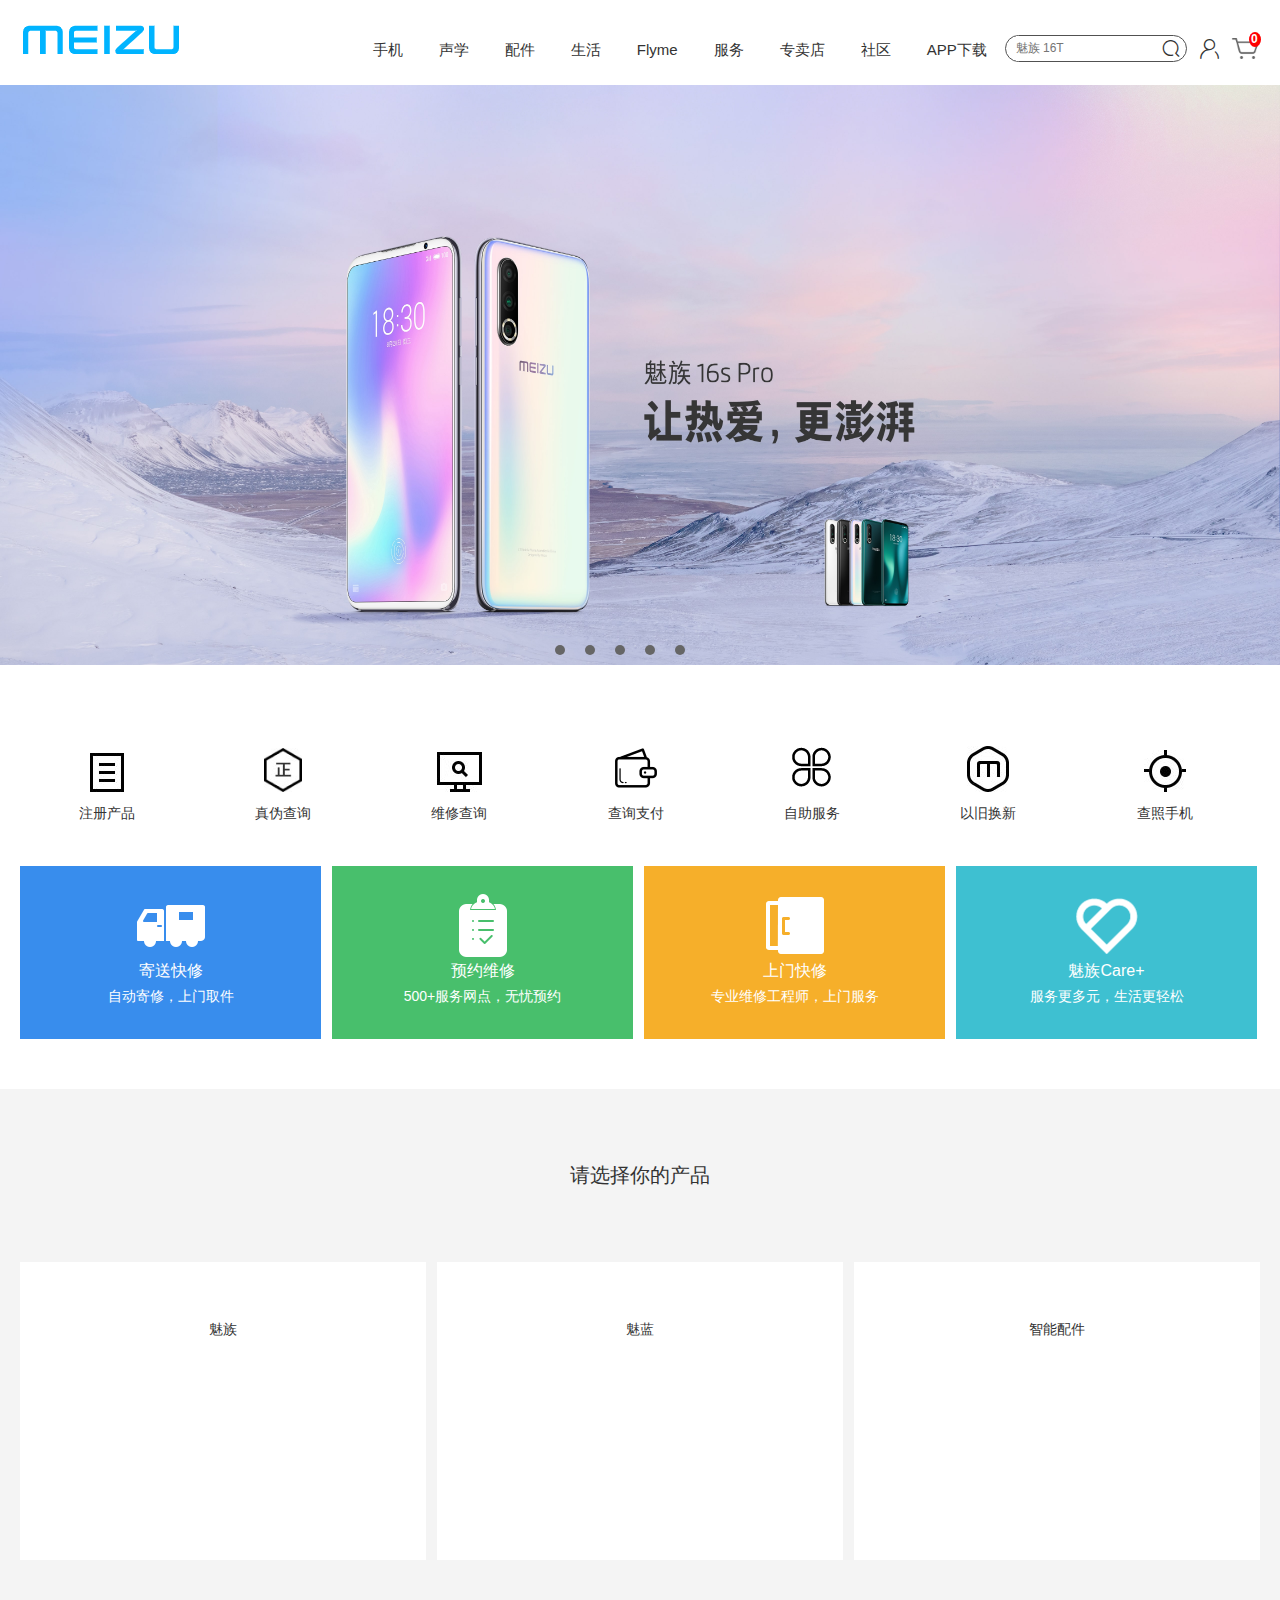
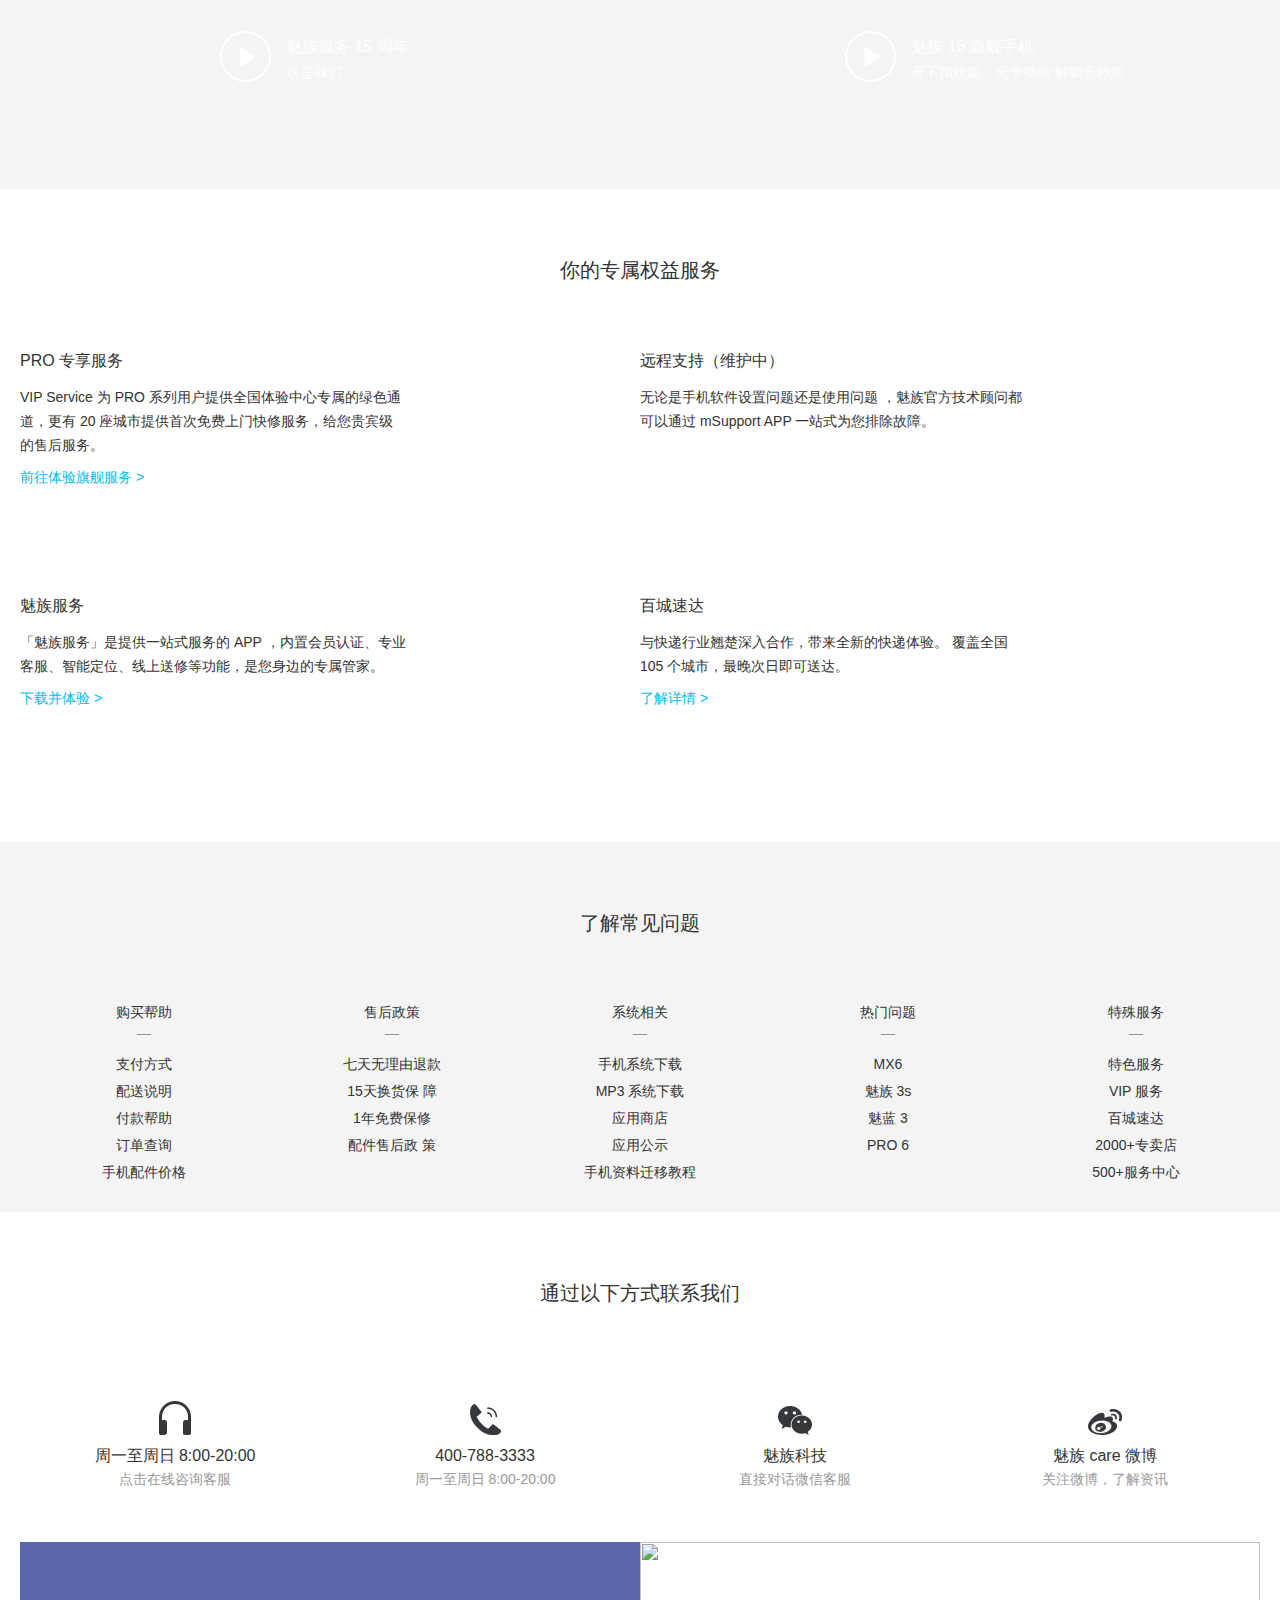
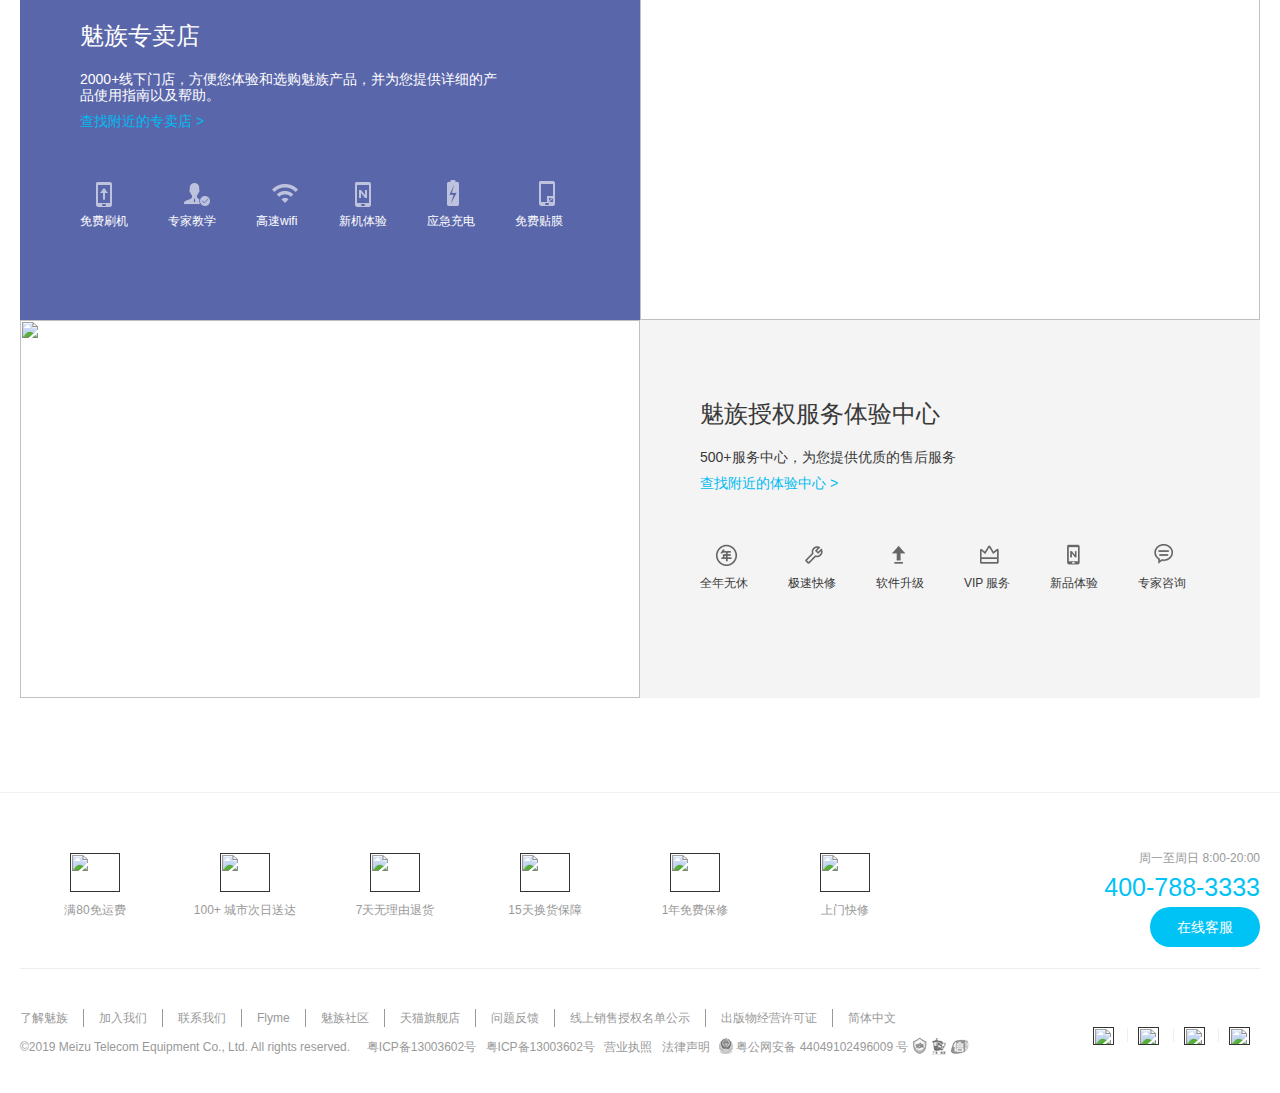
==== commit 1bf946fb: "修改：魅族项目子网页完成一个（仿）" ====
--- a/meizu.com/index.html
+++ b/meizu.com/index.html
@@ -4,15 +4,17 @@
     <meta charset="UTF-8" />
     <meta name="viewport" content="width=device-width, initial-scale=1.0" />
     <meta http-equiv="X-UA-Compatible" content="ie=edge" />
-    <title>魅族官网服务支持,魅族服务中心</title>
+    <title>服务支持 - 魅族官网</title>
     <link rel="shortcut icon" href="favicon.ico" type="image/x-icon" />
-    <link rel="stylesheet" href="./css/index.css" />
+
     <link
       rel="stylesheet"
       href="./lib/reset/reset.css
     "
     />
     <link rel="stylesheet" href="./css/commen.css" />
+    <link rel="stylesheet" href="./css/index.css" />
+    <link rel="stylesheet" href="./css/topnav.css" />
   </head>
   <body>
     <div class="top-navigation-bar type-area clearfix">
@@ -29,16 +31,7 @@
             </div>
           </a>
         </s>
-
-        <!-- <a href="" class="urse"
-          ><img src="./img/icon-default-user_ef0354b.png" alt=""
-        /></a> -->
-
         <a href="">
-          <!-- <i class="iconfont "
-            >&#xe63f;
-            
-          </i> -->
           <img src="./img/shopping-cart-gray_f0fb320.png" alt="" class="gwc" />
           <em>0</em>
         </a>
@@ -263,9 +256,6 @@
         </ul>
       </div>
     </div>
-    <!-- <div class="phone-app">
-      <img src="./img/935524fa-9d0b-420b-a485-105974823f40.jpg" alt="" />
-    </div> -->
     <div class="skeleton-map">
       <ul class="clearfix">
         <li class="c"><a href=""></a></li>
@@ -558,8 +548,11 @@
           />
           <p>魅族科技</p>
           <s>直接对话微信客服</s>
-          <img src="http://care.res.meizu.com/static/cn/index/images/wxcode_1609fc5.jpg" alt="" 
-          class="relation-way-xcx">
+          <img
+            src="http://care.res.meizu.com/static/cn/index/images/wxcode_1609fc5.jpg"
+            alt=""
+            class="relation-way-xcx"
+          />
         </a>
         <a href="" class="relation-way">
           <img
@@ -654,137 +647,137 @@
       </div>
     </div>
     <div class="footer">
-        <div class="container">
-          <div class="footer-top clearfix">
-            <div class="footer-top-left">
-              <a href="">
-                <img
-                  src="https://fms.res.meizu.com/dms/2018/07/13/2c69bf7c-2d29-4fd4-852e-0aa497f36f51.png"
-                  alt=""
-                />
-                <p>满80免运费</p>
-              </a>
-              <a href="">
-                <img
-                  src="https://fms.res.meizu.com/dms/2018/07/13/d28eac8b-b915-49dc-9dbd-80884a07d44f.png"
-                  alt=""
-                />
-                <p>100+ 城市次日送达</p>
-              </a>
-              <a href="">
-                <img
-                  src="https://fms.res.meizu.com/dms/2018/07/13/b21f3e65-f7f4-4693-914c-c070faf96770.png"
-                  alt=""
-                />
-                <p>7天无理由退货</p>
-              </a>
-              <a href="">
-                <img
-                  src="https://fms.res.meizu.com/dms/2018/07/13/1998f0da-a439-4e07-9736-e6a1c39fb0ae.png"
-                  alt=""
-                />
-                <p>15天换货保障</p>
-              </a>
-              <a href="">
-                <img
-                  src="https://fms.res.meizu.com/dms/2018/07/13/420825c1-4763-436d-b3e1-721651ccc70c.png"
-                  alt=""
-                />
-                <p>1年免费保修</p>
-              </a>
-              <a href="">
-                <img
-                  src="https://fms.res.meizu.com/dms/2018/07/13/1c5cfeff-1b35-499e-bc2a-1fd29305be69.png"
-                  alt=""
-                />
-                <p>上门快修</p>
-              </a>
-            </div>
-            <div class="footer-top-right">
-              <p>周一至周日 8:00-20:00</p>
-              <h3>400-788-3333</h3>
-              <div><a href="">在线客服</a></div>
-            </div>
+      <div class="container">
+        <div class="footer-top clearfix">
+          <div class="footer-top-left">
+            <a href="">
+              <img
+                src="https://fms.res.meizu.com/dms/2018/07/13/2c69bf7c-2d29-4fd4-852e-0aa497f36f51.png"
+                alt=""
+              />
+              <p>满80免运费</p>
+            </a>
+            <a href="">
+              <img
+                src="https://fms.res.meizu.com/dms/2018/07/13/d28eac8b-b915-49dc-9dbd-80884a07d44f.png"
+                alt=""
+              />
+              <p>100+ 城市次日送达</p>
+            </a>
+            <a href="">
+              <img
+                src="https://fms.res.meizu.com/dms/2018/07/13/b21f3e65-f7f4-4693-914c-c070faf96770.png"
+                alt=""
+              />
+              <p>7天无理由退货</p>
+            </a>
+            <a href="">
+              <img
+                src="https://fms.res.meizu.com/dms/2018/07/13/1998f0da-a439-4e07-9736-e6a1c39fb0ae.png"
+                alt=""
+              />
+              <p>15天换货保障</p>
+            </a>
+            <a href="">
+              <img
+                src="https://fms.res.meizu.com/dms/2018/07/13/420825c1-4763-436d-b3e1-721651ccc70c.png"
+                alt=""
+              />
+              <p>1年免费保修</p>
+            </a>
+            <a href="">
+              <img
+                src="https://fms.res.meizu.com/dms/2018/07/13/1c5cfeff-1b35-499e-bc2a-1fd29305be69.png"
+                alt=""
+              />
+              <p>上门快修</p>
+            </a>
           </div>
-          <div class="footer-bottom clearfix">
-            <ul class="clearfix">
-              <li><a href="">了解魅族</a></li>
-              <li><a href="">加入我们</a></li>
-              <li><a href="">联系我们</a></li>
-              <li><a href="">Flyme</a></li>
-              <li><a href="">魅族社区</a></li>
-              <li><a href="">天猫旗舰店</a></li>
-              <li><a href="">问题反馈</a></li>
-              <li><a href="">线上销售授权名单公示</a></li>
-              <li><a href="">出版物经营许可证</a></li>
-              <li><a href="">简体中文</a></li>
-            </ul>
-            <div class="footer-bottom-left">
-              ©2019 Meizu Telecom Equipment Co., Ltd. All rights
-              reserved.&nbsp;&nbsp;&nbsp;&nbsp;
-              <a href="">粤ICP备13003602号</a>
-              <a href="">粤ICP备13003602号</a>
-              <a href="">营业执照</a>
-              <a href="">法律声明</a>
-              <span>
-                <img
-                  src="[data-uri]"
-                  alt=""
-                  class="cop"
-                />
-                粤公网安备 44049102496009 号
-                <img
-                  src="[data-uri]"
-                  alt=""
-                />
-                <img
-                  src="[data-uri]"
-                  alt=""
-                />
-                <img
-                  src="[data-uri]"
-                  alt=""
-                />
-              </span>
-            </div>
-            <div class="footer-bottom-righr">
-              <a href="">
-                <img
-                  src="https://fms.res.meizu.com/dms/2019/01/07/3b085af8-a47b-453c-b147-a4b352fb3a14.png"
-                  alt=""
-                />
-              </a>
-              <img
-                src="https://fms.res.meizu.com/dms/2019/01/07/26b50023-fde7-4f23-ae32-3aa39585f4c4.png"
-                alt=""
-                class="xcx"
-              />
-              <a href="" class="wechat">
-                <img
-                  src="https://fms.res.meizu.com/dms/2019/01/07/58e3e041-5543-4414-aaf1-d8e1fd539af6.png"
-                  alt=""
-                />
-              </a>
-              <img
-                src="https://fms.res.meizu.com/dms/2019/01/07/33474117-9a2d-455d-a8ff-997355238400.jpg"
-                alt=""
-                class="shop"
-              />
-              <a href="">
-                <img
-                  src="https://fms.res.meizu.com/dms/2019/01/07/52cba4a4-b3a6-4522-9883-d3a918e7d4a9.png"
-                  alt=""
-                />
-              </a>
-              <a href="">
-                <img
-                  src="https://fms.res.meizu.com/dms/2019/01/07/bcccf9d2-e0e5-441b-b4a3-f78c12bc3933.png"
-                  alt=""
-                />
-              </a>
-            </div>
+          <div class="footer-top-right">
+            <p>周一至周日 8:00-20:00</p>
+            <h3>400-788-3333</h3>
+            <div><a href="">在线客服</a></div>
           </div>
         </div>
-      </div>
+        <div class="footer-bottom clearfix">
+          <ul class="clearfix">
+            <li><a href="">了解魅族</a></li>
+            <li><a href="">加入我们</a></li>
+            <li><a href="">联系我们</a></li>
+            <li><a href="">Flyme</a></li>
+            <li><a href="">魅族社区</a></li>
+            <li><a href="">天猫旗舰店</a></li>
+            <li><a href="">问题反馈</a></li>
+            <li><a href="">线上销售授权名单公示</a></li>
+            <li><a href="">出版物经营许可证</a></li>
+            <li><a href="">简体中文</a></li>
+          </ul>
+          <div class="footer-bottom-left">
+            ©2019 Meizu Telecom Equipment Co., Ltd. All rights
+            reserved.&nbsp;&nbsp;&nbsp;&nbsp;
+            <a href="">粤ICP备13003602号</a>
+            <a href="">粤ICP备13003602号</a>
+            <a href="">营业执照</a>
+            <a href="">法律声明</a>
+            <span>
+              <img
+                src="[data-uri]"
+                alt=""
+                class="cop"
+              />
+              粤公网安备 44049102496009 号
+              <img
+                src="[data-uri]"
+                alt=""
+              />
+              <img
+                src="[data-uri]"
+                alt=""
+              />
+              <img
+                src="[data-uri]"
+                alt=""
+              />
+            </span>
+          </div>
+          <div class="footer-bottom-righr">
+            <a href="">
+              <img
+                src="https://fms.res.meizu.com/dms/2019/01/07/3b085af8-a47b-453c-b147-a4b352fb3a14.png"
+                alt=""
+              />
+            </a>
+            <img
+              src="https://fms.res.meizu.com/dms/2019/01/07/26b50023-fde7-4f23-ae32-3aa39585f4c4.png"
+              alt=""
+              class="xcx"
+            />
+            <a href="" class="wechat">
+              <img
+                src="https://fms.res.meizu.com/dms/2019/01/07/58e3e041-5543-4414-aaf1-d8e1fd539af6.png"
+                alt=""
+              />
+            </a>
+            <img
+              src="https://fms.res.meizu.com/dms/2019/01/07/33474117-9a2d-455d-a8ff-997355238400.jpg"
+              alt=""
+              class="shop"
+            />
+            <a href="">
+              <img
+                src="https://fms.res.meizu.com/dms/2019/01/07/52cba4a4-b3a6-4522-9883-d3a918e7d4a9.png"
+                alt=""
+              />
+            </a>
+            <a href="">
+              <img
+                src="https://fms.res.meizu.com/dms/2019/01/07/bcccf9d2-e0e5-441b-b4a3-f78c12bc3933.png"
+                alt=""
+              />
+            </a>
+          </div>
+        </div>
+      </div>
+    </div>
   </body>
 </html>
--- a/meizu.com/css/commen.css
+++ b/meizu.com/css/commen.css
@@ -1,7 +1,7 @@
-.type-area {
+/* .type-area {
   margin: 0 auto;
   width: 1315px;
-}
+} */
 .container {
   width: 1240px;
   margin: 0 auto;
--- a/meizu.com/css/index.css
+++ b/meizu.com/css/index.css
@@ -1,79 +1,3 @@
-.top-navigation-bar {
-  height: 85px;
-  width: 2000px;
-  line-height: 100px;
-}
-.navigation-bar-left {
-  float: right;
-  color: #515151;
-  /* display: none; */
-}
-.navigation-bar-left li {
-  float: left;
-  font-size: 15px;
-  font-weight: 300;
-  margin: 0 25px;
-}
-.navigation-bar-left li:hover a {
-  color: #00c3f5;
-}
-.navigation-bar-left li:hover a > div {
-  color: #333333;
-}
-.navigation-bar-right {
-  float: right;
-  position: relative;
-  /* display: none; */
-}
-.navigation-bar-right .gwc {
-  position: relative;
-  top: 3px;
-  right: 0;
-}
-.navigation-bar-right i {
-  font-size: 25px;
-  margin: 0 5px;
-  position: relative;
-}
-.navigation-bar-right em {
-  position: absolute;
-  float: right;
-  top: 32px;
-  right: -1px;
-  font-size: 12px;
-  width: 10px;
-  height: 15px;
-  padding-left: 2px;
-  background-color: red;
-  border-radius: 50%;
-  line-height: 14px;
-  color: #fff;
-}
-.navigation-bar-right .search-box {
-  margin-top: 35px;
-  float: left;
-  width: 180px;
-  height: 25px;
-  border: 1px solid #515151;
-  position: relative;
-  border-radius: 20px;
-  margin-right: 5px;
-}
-.navigation-bar-right .search-box input {
-  float: left;
-  border: none;
-  color: #999999;
-  line-height: 25px;
-  margin-left: 10px;
-}
-.navigation-bar-right .search-box > i {
-  float: right;
-  position: absolute;
-  top: -37px;
-  right: 0;
-  height: 0;
-  font-size: 20px;
-}
 /* .navigation-bar-right > .urse {
   background-color: #000;
 } */
@@ -207,6 +131,7 @@
   display: block;
   z-index: 1;
 }
+/* 轮播图 */
 .skeleton-map ul {
   position: absolute;
   bottom: 10px;
@@ -452,7 +377,7 @@
   color: #333333;
   position: relative;
 }
-.faq-content a:before {
+.faq-content > a:before {
   content: "";
   position: absolute;
   top: 30px;
@@ -668,6 +593,9 @@
   font-size: 14px;
   color: #fff;
 }
+.footer-top-right a:hover {
+  color: #fff;
+}
 .footer-bottom li a {
   margin-top: 40px;
   float: left;
--- a/meizu.com/css/topnav.css
+++ b/meizu.com/css/topnav.css
@@ -0,0 +1,202 @@
+.top-navigation-bar {
+  height: 85px;
+  width: 1240px;
+  line-height: 100px;
+  margin: 0 auto;
+}
+.navigation-bar-left {
+  float: right;
+  color: #515151;
+  height: 85px;
+  /* display: none; */
+}
+.navigation-bar-left li {
+  float: left;
+  font-size: 15px;
+  font-weight: 300;
+  margin: 0 18px;
+}
+.navigation-bar-left li:hover a {
+  color: #00c3f5;
+}
+.navigation-bar-left li:hover a > div {
+  color: #333333;
+}
+.navigation-bar-right {
+  float: right;
+  position: relative;
+  height: 85px;
+  /* display: none; */
+}
+.navigation-bar-right .gwc {
+  position: relative;
+  top: 3px;
+  right: 0;
+}
+.navigation-bar-right i {
+  font-size: 25px;
+  margin: 0 5px;
+  position: relative;
+}
+.navigation-bar-right em {
+  position: absolute;
+  float: right;
+  top: 32px;
+  right: -1px;
+  font-size: 12px;
+  width: 10px;
+  height: 15px;
+  padding-left: 2px;
+  background-color: red;
+  border-radius: 50%;
+  line-height: 14px;
+  color: #fff;
+}
+.navigation-bar-right .search-box {
+  margin-top: 35px;
+  float: left;
+  width: 180px;
+  height: 25px;
+  border: 1px solid #515151;
+  position: relative;
+  border-radius: 20px;
+  margin-right: 5px;
+}
+.navigation-bar-right .search-box input {
+  float: left;
+  border: none;
+  color: #999999;
+  line-height: 25px;
+  margin-left: 10px;
+}
+.navigation-bar-right .search-box > i {
+  float: right;
+  position: absolute;
+  top: -37px;
+  right: 0;
+  height: 0;
+  font-size: 20px;
+}
+/* .navigation-bar-right > .urse {
+    background-color: #000;
+  } */
+.skeleton-map {
+  position: relative;
+  width: 100%;
+  height: 580px;
+  background-image: url(../upload/broken-banner-b.jpg);
+  /* background-size: contain; */
+  background-repeat: no-repeat;
+  /* background-position: 10px 20px; */
+  background-size: 100% 580px;
+}
+/* .navigation-bar-right {
+    position: relative;
+  } */
+.search-user {
+  position: absolute;
+  top: 74px;
+  left: 168px;
+  line-height: 25px;
+  background-color: #fff;
+  padding: 13px;
+  box-shadow: 0 0 2px #ccc;
+  display: none;
+}
+.navigation-bar-right a:hover + .search-user {
+  display: block;
+}
+.phone-app {
+  position: absolute;
+  top: 85px;
+  left: 0px;
+  border-top: 1px solid #000;
+  /* width: 100%; */
+  height: 325px;
+  background-color: #fff;
+  padding: 10px 0;
+  display: none;
+  width: 100%;
+  text-align: center;
+}
+.phone-app img {
+  /* width: 1000px; */
+  width: 1315px;
+}
+.navigation-bar-text .app:hover .phone-app {
+  display: block;
+  z-index: 1;
+}
+/* .navigation-bar-text .app:hover.phone-app {
+    display: block;
+  } */
+.navigation-bar-text .phone,
+.navigation-bar-text .music,
+.accessories,
+.live {
+  position: absolute;
+  top: 85px;
+  left: 0;
+  width: 100%;
+  height: 170px;
+  text-align: center;
+  border-top: 1px solid #000;
+  line-height: 1;
+  background-color: #fff;
+  padding-left: 130px;
+  box-sizing: border-box;
+  display: none;
+  z-index: 1;
+}
+.navigation-bar-text .phone img,
+.navigation-bar-text .music img,
+.accessories img,
+.live img {
+  width: 115px;
+  height: 116px;
+}
+.navigation-bar-text .phone p,
+.navigation-bar-text .music p,
+.accessories p,
+.live p {
+  line-height: 20px;
+  font-size: 12px;
+  /* width: 120px; */
+  /* white-space: nowrap; */
+}
+.navigation-bar-text .phone s,
+.navigation-bar-text .music s,
+.accessories s,
+.live s {
+  font-size: 12px;
+}
+
+.navigation-bar-text .phone span,
+.navigation-bar-text .music span,
+.accessories span,
+.live span {
+  /* width: 170px; */
+  float: left;
+  margin-left: 35px;
+  /* margin: 0 auto; */
+}
+
+/* .navigation-bar-text .one:hover .phone {
+    display: block;
+  } */
+.navigation-bar-text .one:hover .phone {
+  display: block;
+  z-index: 1;
+}
+.navigation-bar-text .sic:hover .music {
+  display: block;
+  z-index: 1;
+}
+.navigation-bar-text .ies:hover .accessories {
+  display: block;
+  z-index: 1;
+}
+.navigation-bar-text .life:hover .live {
+  display: block;
+  z-index: 1;
+}
